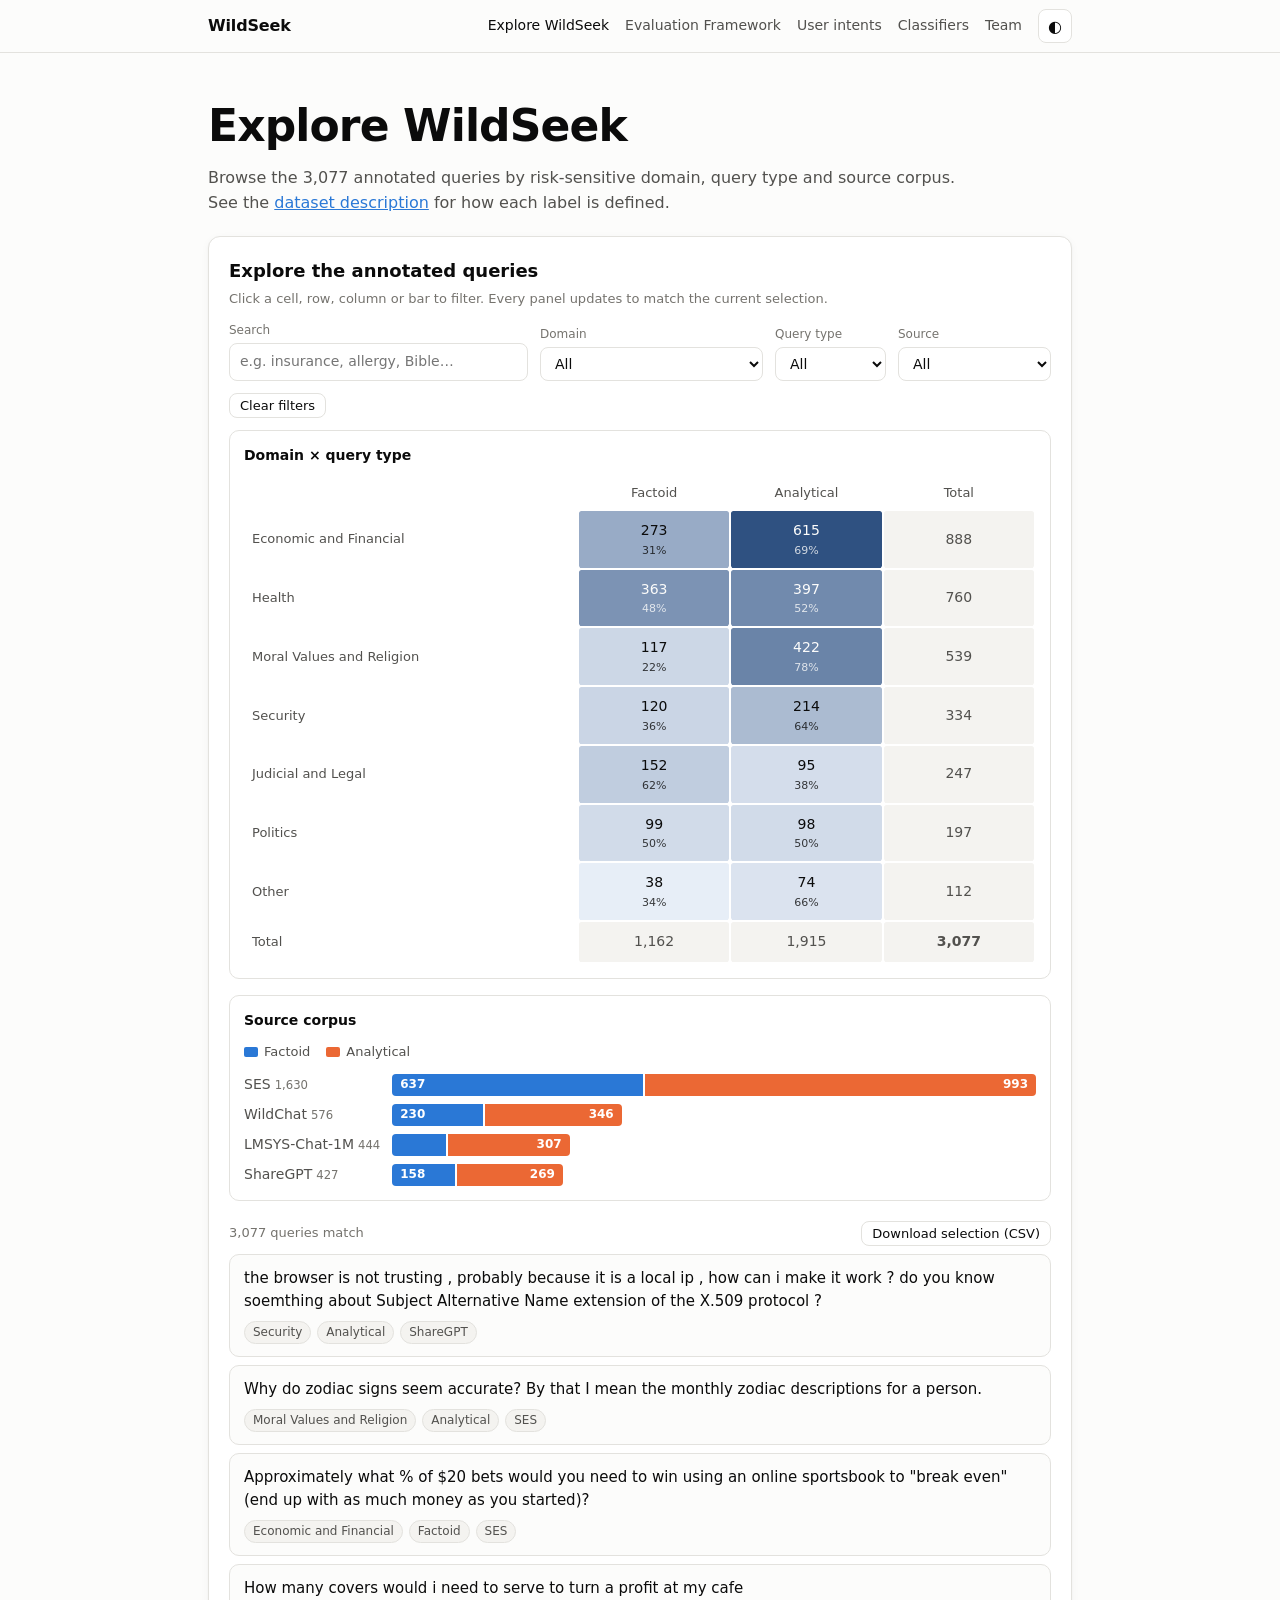
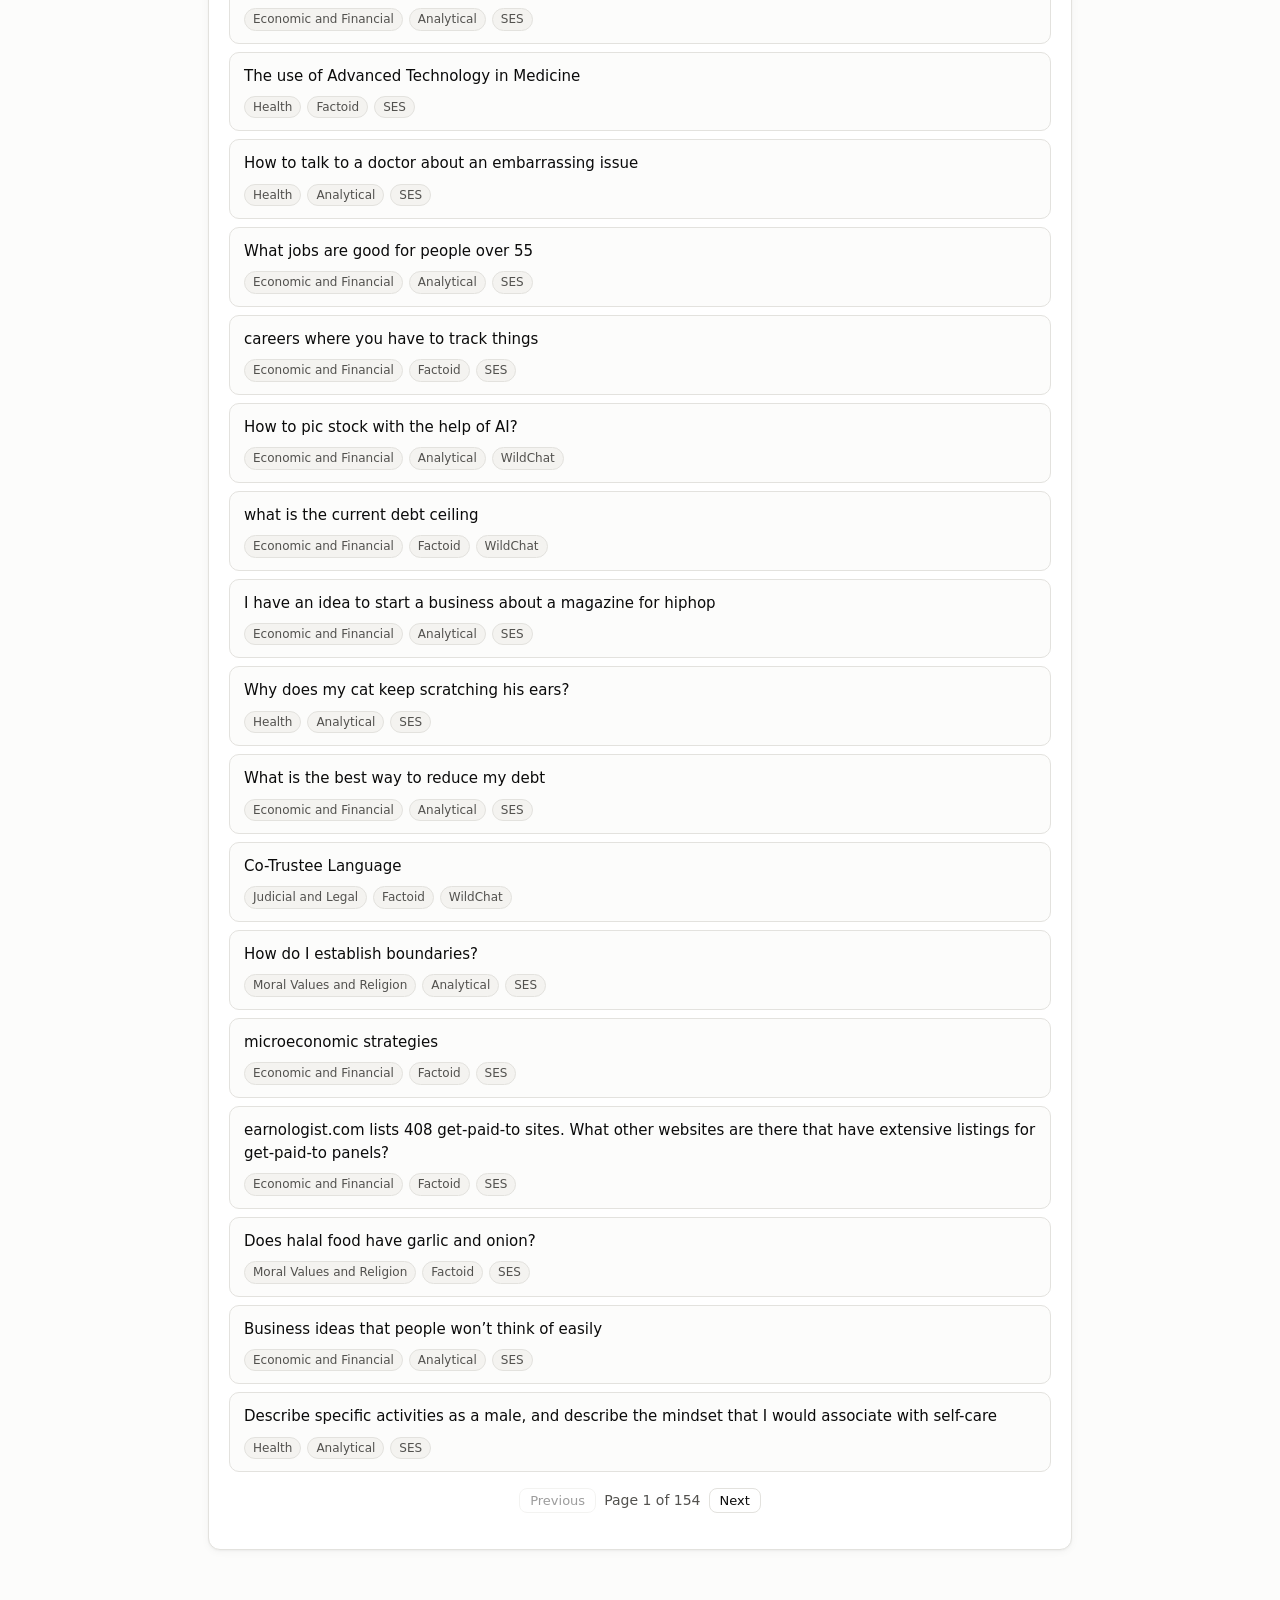
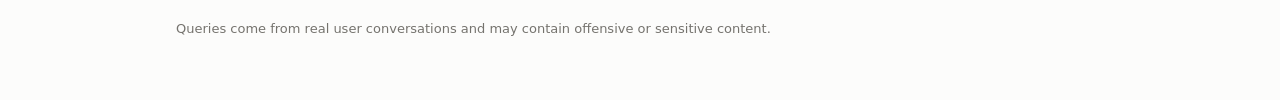
==== docs/explore.html @ 8212c5fb "add pages in website" ====
<!doctype html>
<html lang="en">
<head>
<meta charset="utf-8">
<meta name="viewport" content="width=device-width, initial-scale=1">
<title>Explore WildSeek</title>
<meta name="description" content="Search and filter the 3,077 annotated WildSeek queries by risk-sensitive domain, query type and source corpus (EMNLP 2026).">
<link rel="icon" href="data:image/svg+xml,<svg xmlns='http://www.w3.org/2000/svg' viewBox='0 0 100 100'><circle cx='42' cy='42' r='26' fill='none' stroke='%232a78d6' stroke-width='12'/><line x1='62' y1='62' x2='88' y2='88' stroke='%232a78d6' stroke-width='12' stroke-linecap='round'/></svg>">
<link rel="stylesheet" href="style.css">
</head>
<body>
<header class="site-header">
  <nav class="wrap nav">
    <a class="brand" href="index.html">WildSeek</a>
    <div class="nav-links">
      <a href="explore.html" aria-current="page">Explore WildSeek</a>
      <a href="framework.html">Evaluation Framework</a>
      <a href="intents.html">User intents</a>
      <a href="classifiers.html">Classifiers</a>
      <a href="team.html">Team</a>
    </div>
    <button class="theme-toggle" id="themeToggle" type="button" aria-label="Toggle dark mode">◐</button>
  </nav>
</header>

<main id="top">

  <section class="wrap block" id="explore">
    <h1>Explore WildSeek</h1>
    <p class="section-lede">Browse the 3,077 annotated queries by risk-sensitive domain, query type and source corpus. See the <a href="index.html#dataset">dataset description</a> for how each label is defined.</p>

    <div class="dash card">
      <div class="dash-head">
        <h3>Explore the annotated queries</h3>
        <p class="caption">Click a cell, row, column or bar to filter. Every panel updates to match the current selection.</p>
      </div>
      <div class="filters" role="group" aria-label="Dataset filters">
        <label class="grow">Search <input type="search" id="dSearch" placeholder="e.g. insurance, allergy, Bible…"></label>
        <label>Domain <select id="dDomain"></select></label>
        <label>Query type
          <select id="dType"><option value="all">All</option><option>Factoid</option><option>Analytical</option></select>
        </label>
        <label>Source <select id="dSource"></select></label>
        <button type="button" class="btn small" id="dClear" hidden>Clear filters</button>
      </div>

      <div class="dash-grid">
        <div class="dpanel wide">
          <h4>Domain × query type</h4>
          <div class="table-scroll"><table class="matrix" id="dMatrix"></table></div>
        </div>
        <div class="dpanel wide">
          <h4>Source corpus</h4>
          <div class="legend" id="dSrcLegend"></div>
          <div id="dSources" class="stack-bars clickable"></div>
        </div>
      </div>

      <div class="dash-list-head">
        <p class="count-line" id="dCount"></p>
        <button type="button" class="btn small" id="dDownload">Download selection (CSV)</button>
      </div>
      <ul class="qlist" id="dList"></ul>
      <div class="pager" id="dPager"></div>
    </div>
  </section>
</main>

<footer class="wrap footer">
  <p>Queries come from real user conversations and may contain offensive or sensitive content.</p>
</footer>

<div class="tooltip" id="tooltip" role="tooltip" hidden></div>
<script src="app.js"></script>
</body>
</html>
---- docs/style.css ----
:root {
  --gutter: clamp(16px, 5vw, 48px);
  color-scheme: light;
  --bg: #fcfcfb;
  --surface: #ffffff;
  --surface-2: #f4f3f0;
  --border: #e3e2de;
  --text: #0b0b0b;
  --text-2: #52514e;
  --text-3: #75736e;
  --accent: #2a78d6;
  --grid: #e8e7e3;
  --track: #f0efec;
  --s-gpt: #2a78d6;
  --s-gemini: #eb6834;
  --s-claude: #1baf7a;
  --s-llama: #eda100;
  --factoid: #2a78d6;
  --icon-intent: #2bb24c;
  --icon-domain: #1d9bf0;
  --icon-open: #f472b6;
  --icon-reliability: #e8b923;
  --icon-fairness: #f08a24;
  --icon-safety: #f04e2a;
  --analytical: #eb6834;
  --fail: #c62f2f;
  --heat-0: #f4f8fe;
  --heat-1: #0d366b;
  --shadow: 0 1px 2px rgba(0,0,0,.04), 0 2px 8px rgba(0,0,0,.04);
}
@media (prefers-color-scheme: dark) {
  :root:not([data-theme="light"]) {
    color-scheme: dark;
    --bg: #141413;
    --surface: #1a1a19;
    --surface-2: #232321;
    --border: #34342f;
    --text: #ffffff;
    --text-2: #c3c2b7;
    --text-3: #9a998f;
    --accent: #5598e7;
    --grid: #2c2c29;
    --track: #262624;
    --s-gpt: #3987e5;
    --s-gemini: #d95926;
    --s-claude: #199e70;
    --s-llama: #c98500;
    --factoid: #3987e5;
    --analytical: #d95926;
    --fail: #e66767;
    --heat-0: #1e2836;
    --heat-1: #86b6ef;
    --shadow: none;
  }
}
:root[data-theme="dark"] {
  color-scheme: dark;
  --bg: #141413;
  --surface: #1a1a19;
  --surface-2: #232321;
  --border: #34342f;
  --text: #ffffff;
  --text-2: #c3c2b7;
  --text-3: #9a998f;
  --accent: #5598e7;
  --grid: #2c2c29;
  --track: #262624;
  --s-gpt: #3987e5;
  --s-gemini: #d95926;
  --s-claude: #199e70;
  --s-llama: #c98500;
  --factoid: #3987e5;
  --analytical: #d95926;
  --fail: #e66767;
  --heat-0: #1e2836;
  --heat-1: #86b6ef;
  --shadow: none;
}

* { box-sizing: border-box; }
html { scroll-behavior: smooth; scroll-padding-top: 64px; }
body {
  margin: 0;
  background: var(--bg);
  color: var(--text);
  font: 16px/1.55 system-ui, -apple-system, "Segoe UI", Roboto, sans-serif;
  -webkit-font-smoothing: antialiased;
}
a { color: var(--accent); }
.wrap { max-width: 960px; margin: 0 auto; padding: 0 var(--gutter); }

.site-header {
  position: sticky; top: 0; z-index: 10;
  background: color-mix(in srgb, var(--bg) 88%, transparent);
  backdrop-filter: blur(8px);
  border-bottom: 1px solid var(--border);
}
.nav { display: flex; align-items: center; gap: 16px; height: 52px; }
.brand { font-weight: 700; color: var(--text); text-decoration: none; letter-spacing: -.01em; }
.nav-links { display: flex; gap: 16px; overflow-x: auto; flex: 1; scrollbar-width: none; }
.nav-links > :first-child { margin-left: auto; }
.nav-links a { color: var(--text-2); text-decoration: none; font-size: 14px; white-space: nowrap; }
.nav-links a:hover, .nav-links a[aria-current="page"] { color: var(--text); }
.theme-toggle {
  border: 1px solid var(--border); background: var(--surface); color: var(--text);
  border-radius: 8px; width: 34px; height: 34px; cursor: pointer; font-size: 16px; flex-shrink: 0;
}

.hero { padding: 56px 16px 24px; }
.venue { color: var(--accent); font-weight: 600; font-size: 14px; letter-spacing: .04em; text-transform: uppercase; margin: 0 0 8px; }
h1 { font-size: clamp(28px, 4.4vw, 44px); line-height: 1.12; letter-spacing: -.02em; margin: 0 0 16px; max-width: 22ch; text-wrap: balance; }
.authors { margin: 0; font-size: 17px; }
.affil { margin: 4px 0 20px; color: var(--text-2); font-size: 14px; }
.links { display: flex; flex-wrap: wrap; gap: 8px; margin-bottom: 24px; }
.btn {
  display: inline-block; padding: 7px 14px; border-radius: 8px;
  border: 1px solid var(--border); background: var(--surface); color: var(--text);
  text-decoration: none; font-size: 14px; font-weight: 500; cursor: pointer; font-family: inherit;
}
.btn:hover { border-color: var(--text-3); }
.btn.small { padding: 4px 10px; font-size: 13px; }
.lede { max-width: 72ch; color: var(--text-2); font-size: 17px; margin: 0 0 28px; }
.rqs { list-style: none; padding: 0; margin: 0 0 28px; display: grid; grid-template-columns: repeat(auto-fit, minmax(min(100%, 280px), 1fr)); gap: 12px; }
.rqs li { display: flex; flex-direction: column; gap: 6px; padding: 14px 16px; border-left: 3px solid var(--accent); background: var(--surface-2); border-radius: 0 10px 10px 0; }
.rq-id { font-size: 12px; font-weight: 700; letter-spacing: .04em; color: var(--accent); }
.rqs p { margin: 0; font-size: 15px; }
.rqs a { margin-top: auto; font-size: 13px; text-decoration: none; }
.findings { margin-top: 32px; }
.findings h2 { font-size: 20px; margin-bottom: 12px; }
.findings ol { list-style: none; padding: 0; margin: 0; display: grid; gap: 10px; max-width: 880px; }
.findings li { display: flex; gap: 12px; align-items: baseline; }
.findings p { margin: 0; color: var(--text-2); font-size: 15px; }
.findings p strong { color: var(--text); }
.findings li.spotlight {
  display: grid; grid-template-columns: minmax(0, 1fr) minmax(0, 1.15fr); gap: 24px; align-items: center;
  margin: 8px 0; padding: 20px; border-radius: 12px;
  background: color-mix(in srgb, var(--analytical) 7%, var(--surface));
  border: 1px solid color-mix(in srgb, var(--analytical) 35%, var(--border));
  border-left: 4px solid var(--analytical);
}
.spot-text { display: flex; flex-direction: column; gap: 8px; align-items: flex-start; }
.findings .spot-head { color: var(--text); font-size: 20px; font-weight: 700; line-height: 1.25; letter-spacing: -.01em; }
.findings .spot-num { color: var(--text-2); font-size: 15px; }
.spot-num span { display: block; font-size: 34px; font-weight: 700; color: var(--text); letter-spacing: -.02em; line-height: 1.1; font-variant-numeric: tabular-nums; }
.spot-chart { min-width: 0; }
.spot-chart .caption { margin: 8px 0 0; }
.legend .dot { width: 10px; height: 10px; border-radius: 50%; display: inline-block; }
.dumbbell { display: grid; grid-template-columns: max-content 1fr max-content; gap: 6px 10px; align-items: center; font-size: 13px; }
.dumbbell .lab { color: var(--text-2); }
.dumbbell .val { text-align: right; font-variant-numeric: tabular-nums; color: var(--text-2); }
.dumbbell .val b { color: var(--text); }
.dumbbell .sep { color: var(--text-3); }
.db-track { position: relative; height: 20px; }
.db-track .gridline { position: absolute; top: 0; bottom: 0; width: 1px; background: var(--grid); }
.db-line { position: absolute; top: 9px; height: 2px; background: var(--text-3); opacity: .6; }
.db-dot { position: absolute; top: 4px; width: 12px; height: 12px; margin-left: -6px; border-radius: 50%; box-shadow: 0 0 0 2px var(--surface); }
.db-axis { position: relative; height: 14px; font-size: 11px; color: var(--text-3); }
.db-axis span { position: absolute; transform: translateX(-50%); }
.rq-tag { flex-shrink: 0; font-size: 11px; font-weight: 700; letter-spacing: .04em; color: var(--accent); border: 1px solid color-mix(in srgb, var(--accent) 40%, var(--border)); border-radius: 999px; padding: 1px 7px; }
.stats { display: grid; grid-template-columns: repeat(auto-fit, minmax(200px, 1fr)); gap: 12px; }
.stat { background: var(--surface); border: 1px solid var(--border); border-radius: 12px; padding: 16px; box-shadow: var(--shadow); }
.stat-num { display: block; font-size: 30px; font-weight: 700; letter-spacing: -.02em; font-variant-numeric: tabular-nums; }
.stat-label { color: var(--text-2); font-size: 14px; }

.block { padding: 48px var(--gutter) 8px; }
h2 { font-size: 26px; letter-spacing: -.01em; margin: 0 0 8px; }
h3 { font-size: 16px; margin: 0 0 4px; }
.section-lede { color: var(--text-2); max-width: 75ch; margin: 0 0 20px; }
.caption { color: var(--text-3); font-size: 13px; margin: 0 0 12px; }
.card { background: var(--surface); border: 1px solid var(--border); border-radius: 12px; padding: 20px; box-shadow: var(--shadow); margin-bottom: 16px; }
.grid-2 { display: grid; grid-template-columns: repeat(auto-fit, minmax(min(100%, 440px), 1fr)); gap: 16px; }
.table-scroll { overflow-x: auto; }

/* Heat table */
table { border-collapse: collapse; font-variant-numeric: tabular-nums; }
.heat { width: 100%; font-size: 14px; }
.heat th { font-weight: 500; color: var(--text-2); padding: 6px 8px; text-align: center; font-size: 13px; }
.heat th.row { text-align: left; white-space: nowrap; }
.heat th.row small { display: block; color: var(--text-3); font-weight: 400; }
.heat td { text-align: center; padding: 10px 8px; border: 2px solid var(--surface); border-radius: 4px; min-width: 76px; }

/* Horizontal bars */
.hbars { display: grid; grid-template-columns: max-content 1fr max-content; gap: 6px 12px; align-items: center; font-size: 14px; }
.hbars .lab { color: var(--text-2); }
.hbars .track { height: 14px; position: relative; }
.hbars .bar { height: 100%; background: var(--accent); border-radius: 0 4px 4px 0; min-width: 2px; }
.hbars .bar.muted { background: var(--text-3); opacity: .35; }
.hbars .val { font-variant-numeric: tabular-nums; color: var(--text); text-align: right; }
.hbars .val small { color: var(--text-3); margin-left: 6px; }
.hbars.compact { margin-bottom: 12px; max-width: 640px; }
.domain-count { margin-top: 16px; }
.dc-head { display: flex; flex-wrap: wrap; align-items: baseline; justify-content: space-between; gap: 4px 16px; margin-bottom: 12px; }
.dc-head h3 { margin: 0; }
.dc-total { margin: 0; color: var(--text-2); }
.dc-total span { font-size: 22px; font-weight: 600; color: var(--text); font-variant-numeric: tabular-nums; }
.domain-count .anno-link { display: inline-block; margin-top: 14px; }

.stack-bars { display: grid; grid-template-columns: max-content 1fr; gap: 8px 12px; align-items: center; font-size: 14px; }
.stack-bars .lab { color: var(--text-2); }
.stack { display: flex; gap: 2px; height: 22px; }
.stack span { display: flex; align-items: center; padding: 0 8px; color: #fff; font-size: 12px; font-weight: 600; font-variant-numeric: tabular-nums; }
.stack span:first-child { border-radius: 4px 0 0 4px; }
.stack span:last-child { border-radius: 0 4px 4px 0; justify-content: flex-end; }

.legend { display: flex; flex-wrap: wrap; gap: 6px 16px; font-size: 13px; color: var(--text-2); margin-bottom: 12px; }
.legend .key { display: inline-flex; align-items: center; gap: 6px; }
.legend .sw { width: 14px; height: 10px; border-radius: 2px; display: inline-block; }

/* Filters */
.filters { display: flex; flex-wrap: wrap; gap: 12px; align-items: flex-end; margin-bottom: 12px; }
.filters label { display: flex; flex-direction: column; gap: 4px; font-size: 12px; color: var(--text-3); font-weight: 500; }
.filters label.grow { flex: 1 1 220px; }
.filters label.check { flex-direction: row; align-items: center; gap: 6px; font-size: 14px; color: var(--text-2); padding-bottom: 8px; }
select, input[type=search] {
  font: inherit; font-size: 14px; color: var(--text); background: var(--surface);
  border: 1px solid var(--border); border-radius: 8px; padding: 7px 10px; min-width: 0; max-width: 100%;
}
input[type=search] { width: 100%; }
.count-line { color: var(--text-3); font-size: 13px; margin: 0 0 12px; font-variant-numeric: tabular-nums; }

/* Failure grid: one panel per criterion */
.failgrid { display: grid; grid-template-columns: repeat(auto-fit, minmax(min(100%, 320px), 1fr)); gap: 16px; }
.fpanel { background: var(--surface); border: 1px solid var(--border); border-radius: 12px; padding: 16px 16px 12px; box-shadow: var(--shadow); }
.fpanel h3 { display: flex; justify-content: space-between; gap: 8px; }
.fpanel h3 .avg { color: var(--text-3); font-weight: 400; font-size: 13px; }
.frows { display: grid; grid-template-columns: 108px 1fr 44px; gap: 4px 8px; align-items: center; font-size: 13px; margin-top: 10px; }
.frows .lab { color: var(--text-2); white-space: nowrap; overflow: hidden; text-overflow: ellipsis; }
.frows .lab.sub { color: var(--text-3); padding-left: 10px; }
.frows .val { text-align: right; font-variant-numeric: tabular-nums; }
.frows .track { position: relative; height: 16px; cursor: default; }
.frows .track.pair { height: 22px; display: flex; flex-direction: column; justify-content: center; gap: 2px; }
.frows .track.pair .barrow { display: flex; align-items: center; gap: 3px; height: 9px; }
.frows .track.pair .fbar { height: 9px; flex-shrink: 0; }
.star { color: var(--text); font-size: 14px; line-height: 1; font-weight: 700; }
.frows .barrow .star { position: relative; top: 2px; }
.legend .star { margin-right: -2px; }
.frows .track.pair .vals { display: none; }
.fbar { height: 100%; border-radius: 0 4px 4px 0; min-width: 2px; }
.frows .gridline { position: absolute; top: -2px; bottom: -2px; width: 1px; background: var(--grid); }
.frows .val .sep { color: var(--text-3); }
.axis-note { font-size: 12px; color: var(--text-3); margin-top: 6px; }
.fail-note { margin: 10px 0 0; }

.table-view { margin: 16px 0; }
.table-view summary { cursor: pointer; color: var(--text-2); font-size: 14px; }
.data { width: 100%; font-size: 14px; margin-top: 8px; }
.data th, .data td { padding: 7px 10px; border-bottom: 1px solid var(--border); text-align: right; white-space: nowrap; }
.data th { color: var(--text-2); font-weight: 500; font-size: 13px; }
.data th:first-child, .data td:first-child, .data .l { text-align: left; }
.data td.best { font-weight: 700; }
.worst { color: var(--fail); }


/* Query list */
.qlist { list-style: none; padding: 0; margin: 0; display: grid; gap: 8px; }
.qitem { background: var(--surface); border: 1px solid var(--border); border-radius: 10px; padding: 12px 14px; }
.qtext { margin: 0 0 8px; white-space: pre-wrap; overflow-wrap: anywhere; font-size: 15px; }
.qmeta { display: flex; flex-wrap: wrap; gap: 6px; align-items: center; font-size: 12px; }
.chip { border: 1px solid var(--border); border-radius: 999px; padding: 1px 8px; color: var(--text-2); background: var(--surface-2); }
.chip.fail { border-color: color-mix(in srgb, var(--fail) 40%, var(--border)); color: var(--fail); background: transparent; }
.chip.ok { color: var(--text-3); background: transparent; }
.qitem details { margin-top: 8px; font-size: 13px; }
.qitem summary { cursor: pointer; color: var(--text-3); }
.vtable { font-size: 12px; margin-top: 6px; }
.vtable th, .vtable td { padding: 3px 6px; text-align: center; }
.vtable th { color: var(--text-3); font-weight: 500; }
.vtable th.l { text-align: left; }
.vtable td.f { color: var(--fail); font-weight: 700; }
.vtable td.p { color: var(--text-3); }
.pager { display: flex; gap: 8px; align-items: center; justify-content: center; margin: 16px 0; font-size: 14px; color: var(--text-2); }
.pager button:disabled { opacity: .4; cursor: default; }
.empty { color: var(--text-3); padding: 24px; text-align: center; }

/* Dataset section */
#dsStats { margin-bottom: 16px; }
.stat-sub { display: block; color: var(--text-3); font-size: 12px; margin-top: 2px; }
.anno-grid { display: grid; grid-template-columns: repeat(auto-fit, minmax(min(100%, 300px), 1fr)); gap: 16px; margin-bottom: 16px; }
.anno { margin: 0; display: flex; flex-direction: column; gap: 6px; }
.anno p { margin: 0; color: var(--text-2); font-size: 14px; }
.anno-step { font-size: 12px; font-weight: 600; color: var(--accent); letter-spacing: .04em; text-transform: uppercase; }
.anno .anno-meta { display: flex; flex-wrap: wrap; gap: 6px; margin-top: auto; padding-top: 8px; }
.anno-meta span { font-size: 12px; border: 1px solid var(--border); border-radius: 999px; padding: 1px 8px; color: var(--text-2); background: var(--surface-2); font-variant-numeric: tabular-nums; }
.anno-link { font-size: 14px; text-decoration: none; }
.defs summary { cursor: pointer; font-size: 14px; color: var(--accent); }
.defs dl { margin: 8px 0 0; font-size: 13px; }
.defs dt { font-weight: 600; margin-top: 6px; }
.defs dd { margin: 0; color: var(--text-2); }

.dash-head h3 { font-size: 18px; }
.dash-grid { display: grid; grid-template-columns: repeat(2, minmax(0, 1fr)); gap: 16px; margin: 8px 0 20px; }
.dpanel { border: 1px solid var(--border); border-radius: 10px; padding: 14px; min-width: 0; }
.dpanel.wide { grid-column: 1 / -1; }
.dpanel h4 { margin: 0 0 10px; font-size: 14px; }

.matrix { width: 100%; font-size: 14px; }
.matrix th { font-weight: 500; color: var(--text-2); font-size: 13px; padding: 6px 8px; }
.matrix thead th { text-align: center; }
.matrix th.row { text-align: left; white-space: nowrap; }
.matrix td { text-align: center; padding: 9px 8px; border: 2px solid var(--surface); border-radius: 6px; min-width: 84px; }
.matrix .tot { color: var(--text-2); background: var(--surface-2); }
.matrix .sel { cursor: pointer; }
.matrix th.sel:hover, .matrix th.on { color: var(--accent); text-decoration: underline; text-underline-offset: 3px; }
.matrix td.sel:hover { outline: 2px solid var(--text-3); outline-offset: -2px; }
.matrix td.on { outline: 2px solid var(--text); outline-offset: -2px; }
.matrix td.dim { opacity: .35; }
.matrix small { display: block; font-size: 11px; opacity: .8; }

.clickable .lab, .clickable .stack { cursor: pointer; }
.clickable .row-off { opacity: .35; }
.clickable .lab.on { color: var(--accent); font-weight: 600; }
.stack-bars .lab small { color: var(--text-3); margin-left: 4px; font-variant-numeric: tabular-nums; }


.dash-list-head { display: flex; justify-content: space-between; align-items: center; gap: 12px; flex-wrap: wrap; margin-bottom: 8px; }
.dash-list-head .count-line { margin: 0; }
.dash .qitem { background: var(--bg); }
.chip.link { cursor: pointer; }
.chip.link:hover { border-color: var(--text-3); color: var(--text); }
.qtext mark { background: color-mix(in srgb, var(--s-llama) 35%, transparent); color: inherit; border-radius: 2px; }

/* Evaluation framework */
.icon-head { display: flex; align-items: center; gap: 10px; }
.dim-icon { width: 34px; height: 34px; flex-shrink: 0; color: #16161a; }
.dim-icon .bg { fill: var(--c); stroke: #16161a; stroke-width: 1.4; }
.fw-map { padding: 6px 18px 14px; margin: 0 0 20px; }
.fwm-row { display: grid; grid-template-columns: 180px minmax(0, 1fr); gap: 16px; padding: 14px 0; border-bottom: 1px solid var(--border); }
.fwm-dim h3 { margin: 0; font-size: 13px; font-weight: 700; letter-spacing: .04em; text-transform: uppercase; color: var(--accent); }
.fwm-dim p { margin: 4px 0 6px; font-size: 13px; color: var(--text-2); }
.fwm-count { font-size: 12px; color: var(--text-3); }
.fwm-crits { display: grid; grid-template-columns: repeat(auto-fill, minmax(190px, 1fr)); gap: 8px; align-content: start; align-items: start; }
.fwm-crit { display: flex; flex-direction: column; gap: 3px; padding: 10px 12px; border: 1px solid color-mix(in srgb, var(--accent) 25%, var(--border)); border-left: 3px solid var(--accent); border-radius: 8px; background: color-mix(in srgb, var(--accent) 5%, var(--surface)); color: var(--text); }
.fwm-name { font-weight: 600; font-size: 15px; }
.fwm-dir { color: var(--accent); font-weight: 700; margin-left: 2px; }
.fwm-meta { font-size: 12.5px; color: var(--text-2); }
.fwm-tags { display: flex; flex-wrap: wrap; gap: 4px; margin-top: 3px; }
.fwm-tags span { font-size: 11px; border: 1px solid var(--border); border-radius: 999px; padding: 0 7px; color: var(--text-2); background: var(--surface); }
.fwm-key { margin: 12px 0 0; }
.fwm-crit:has(.fwm-more[open]) { grid-column: 1 / -1; }
.fwm-more { margin-top: 6px; }
.fwm-more summary { cursor: pointer; font-size: 12.5px; color: var(--accent); width: fit-content; }
.fwm-more p { margin: 6px 0 0; font-size: 14px; color: var(--text-2); }
.fw-setup { display: grid; grid-template-columns: repeat(3, minmax(0, 1fr)); gap: 20px; margin: 0 0 20px; align-items: start; }
.fw-setup p { margin: 6px 0 0; font-size: 14px; color: var(--text-2); }
.fw-setup summary { cursor: pointer; list-style: none; display: flex; align-items: center; gap: 8px; }
.fw-setup summary::-webkit-details-marker { display: none; }
.fw-setup summary::before { content: "▸"; color: var(--accent); font-size: 13px; transition: transform .15s; }
.fw-setup details[open] summary::before { transform: rotate(90deg); }
.fw-setup summary h3 { margin: 0; }

.clf-grid { display: grid; grid-template-columns: repeat(auto-fit, minmax(220px, 1fr)); gap: 12px; }
.clf { text-decoration: none; color: var(--text); display: flex; flex-direction: column; gap: 4px; margin: 0; }
.clf:hover { border-color: var(--accent); }
.clf-name { font-family: ui-monospace, Menlo, monospace; font-size: 13px; color: var(--accent); }
.clf-score { font-size: 28px; font-weight: 700; font-variant-numeric: tabular-nums; }
.clf-score::after { content: " macro-F1"; font-size: 13px; font-weight: 400; color: var(--text-3); }
.clf-desc { color: var(--text-2); font-size: 14px; }

.bib { position: relative; }
.bib pre { background: var(--surface-2); border: 1px solid var(--border); border-radius: 10px; padding: 16px; overflow-x: auto; font-size: 13px; margin: 0 0 12px; }
.bib .btn { position: absolute; top: 10px; right: 10px; }

.footer { padding: 32px 16px 48px; color: var(--text-3); font-size: 13px; }

.tooltip {
  position: fixed; z-index: 50; pointer-events: none;
  background: var(--surface); color: var(--text); border: 1px solid var(--border);
  border-radius: 8px; padding: 8px 10px; font-size: 13px; box-shadow: 0 4px 16px rgba(0,0,0,.12);
  max-width: 260px; font-variant-numeric: tabular-nums;
}
.tooltip .t-title { font-weight: 600; margin-bottom: 2px; }
.tooltip .t-row { color: var(--text-2); }

@media (max-width: 820px) {
  .findings li.spotlight { grid-template-columns: 1fr; }
  .fw-setup { grid-template-columns: 1fr; gap: 12px; }
  .dash-grid { grid-template-columns: 1fr; }
}
@media (max-width: 560px) {
  .fwm-row { grid-template-columns: 1fr; gap: 10px; }
  .nav-links { display: none; }
  .dash { padding: 14px; }
  .frows { grid-template-columns: 92px 1fr 40px; }
  .hbars { grid-template-columns: max-content 1fr; }
  .hbars .val { grid-column: 2; text-align: left; margin-top: -4px; }
}
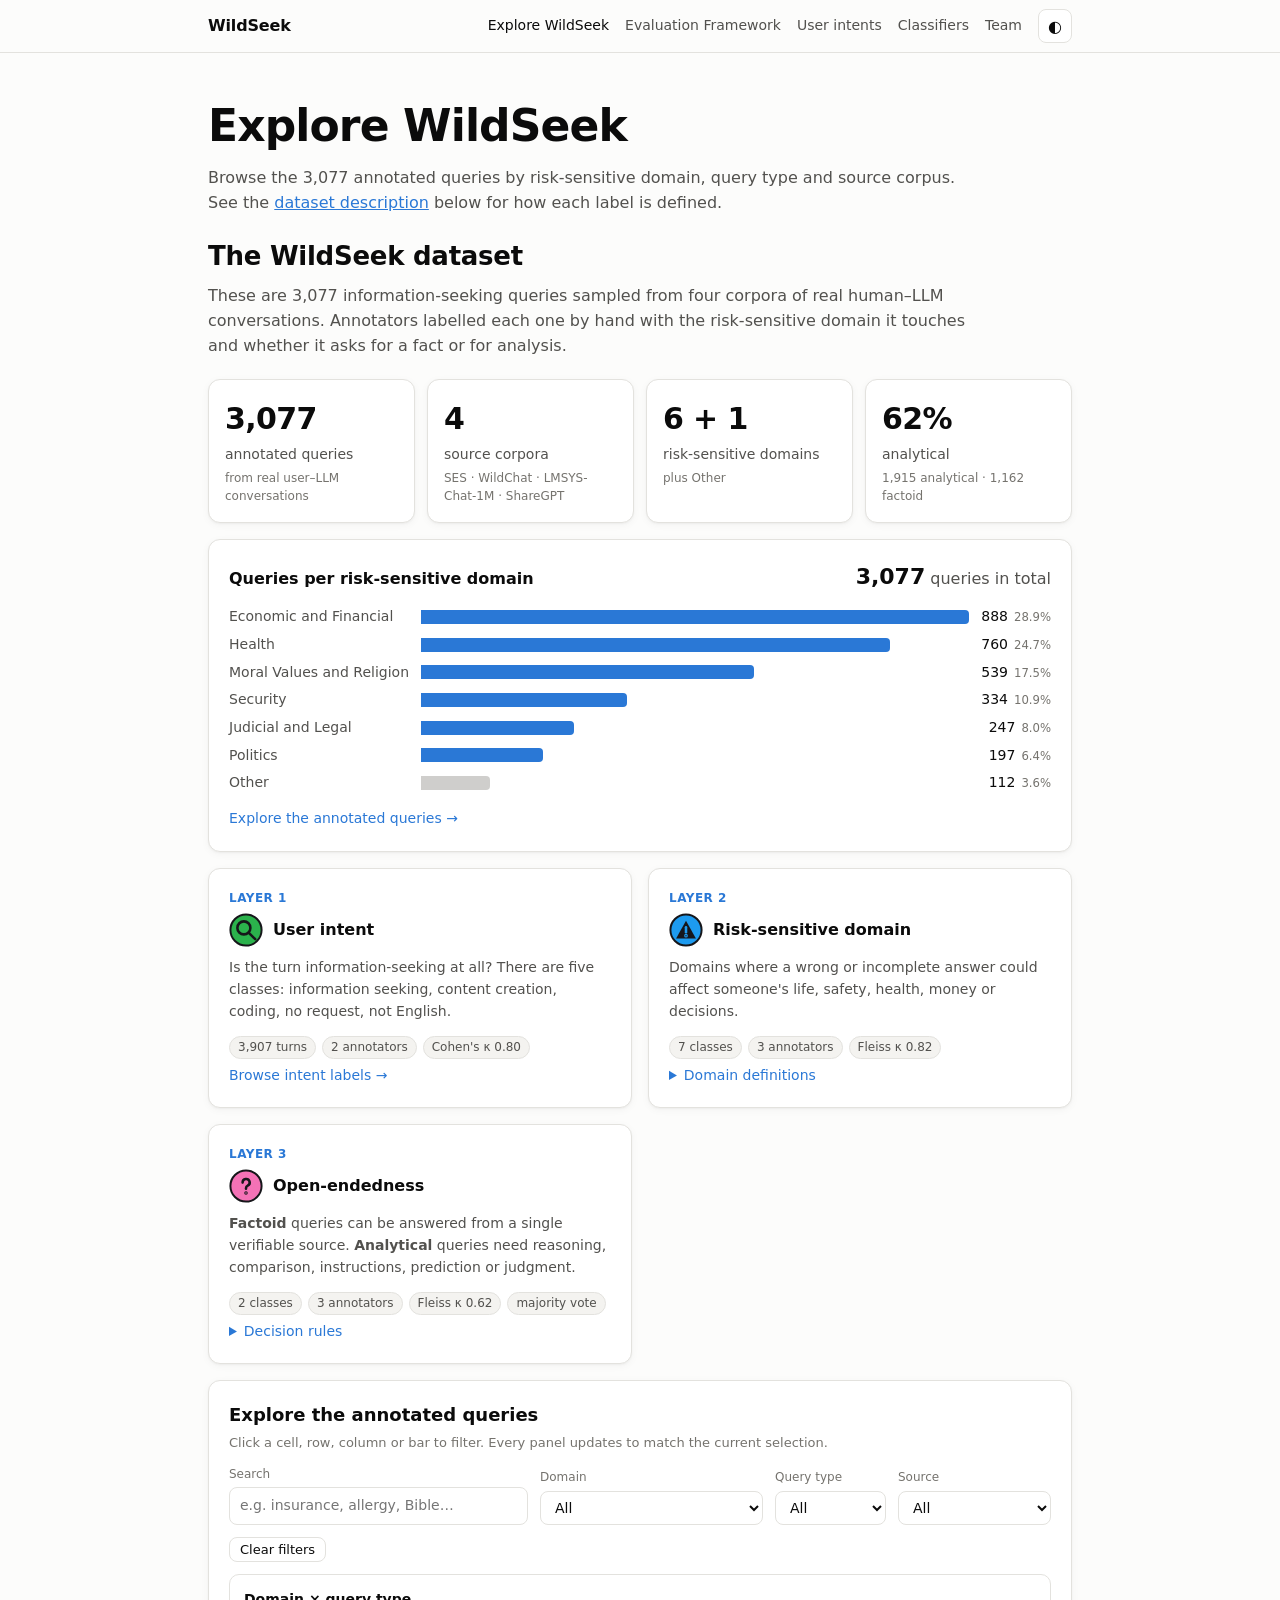
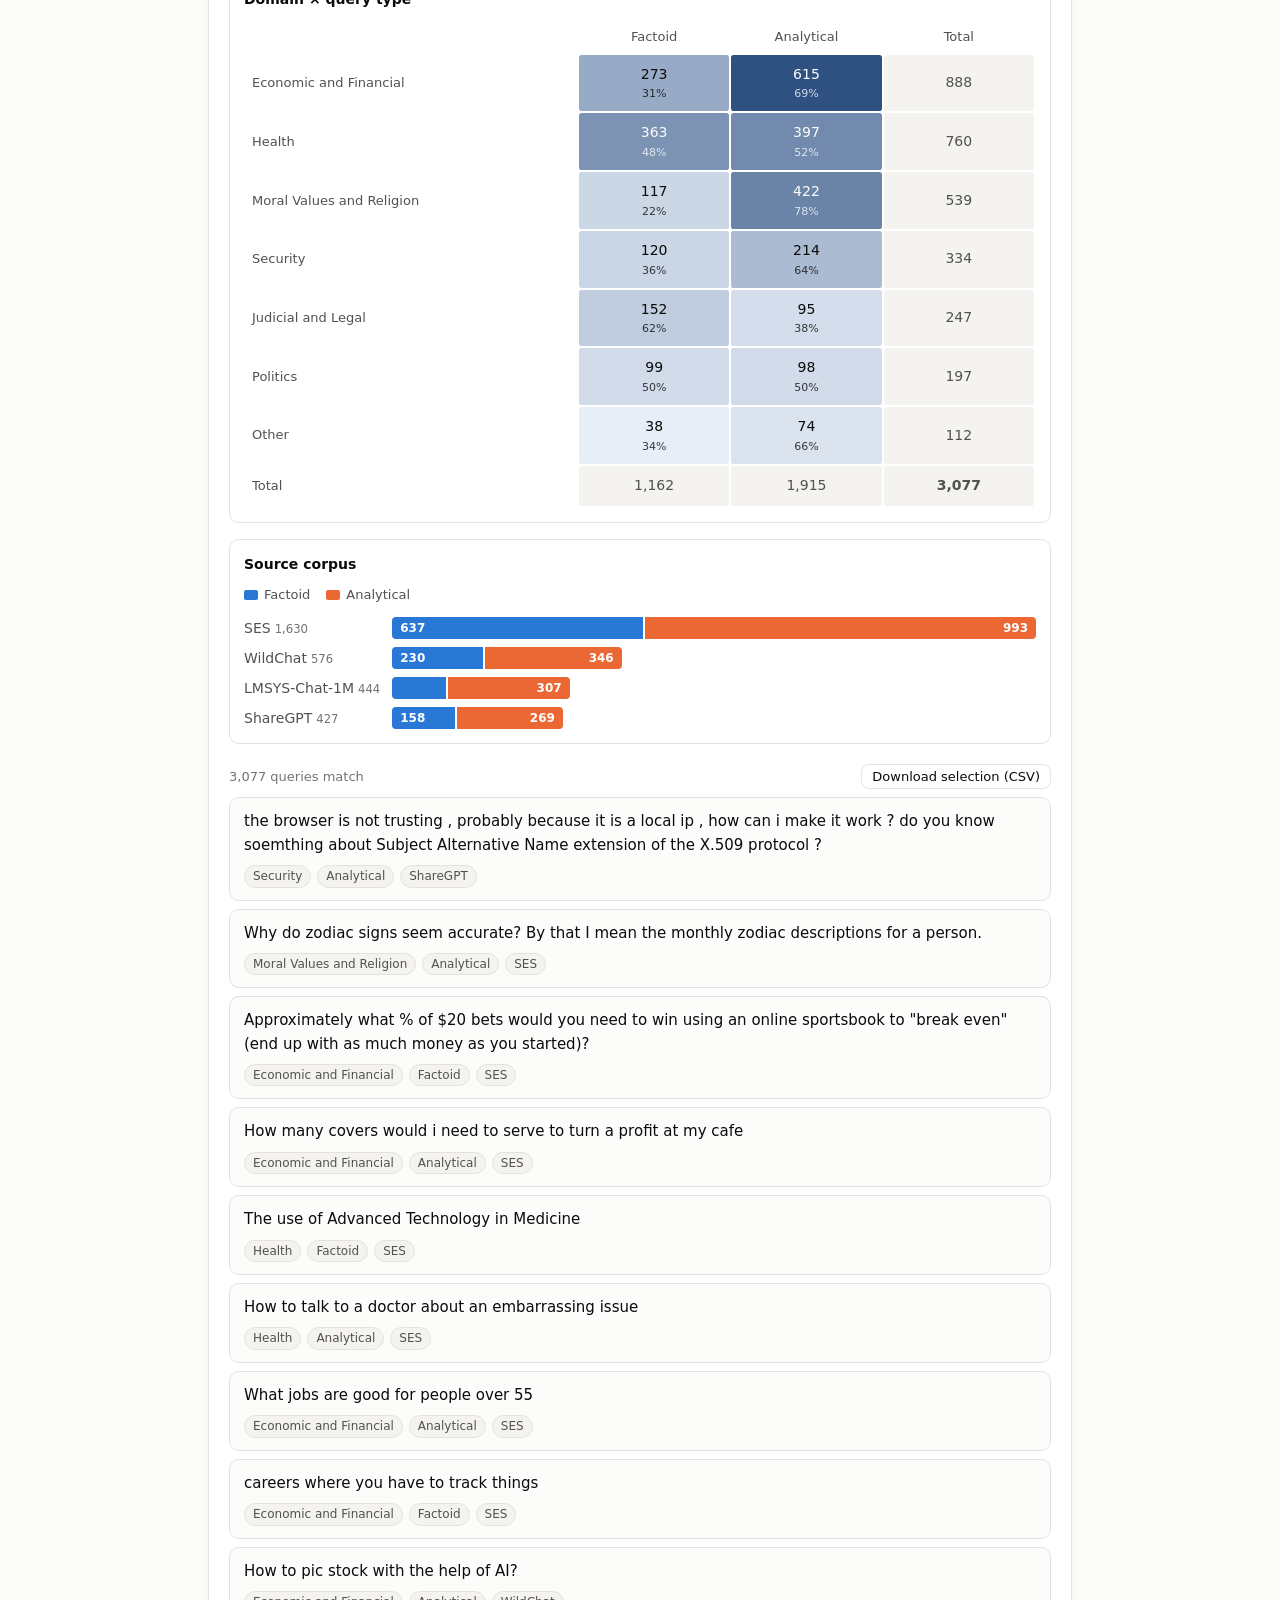
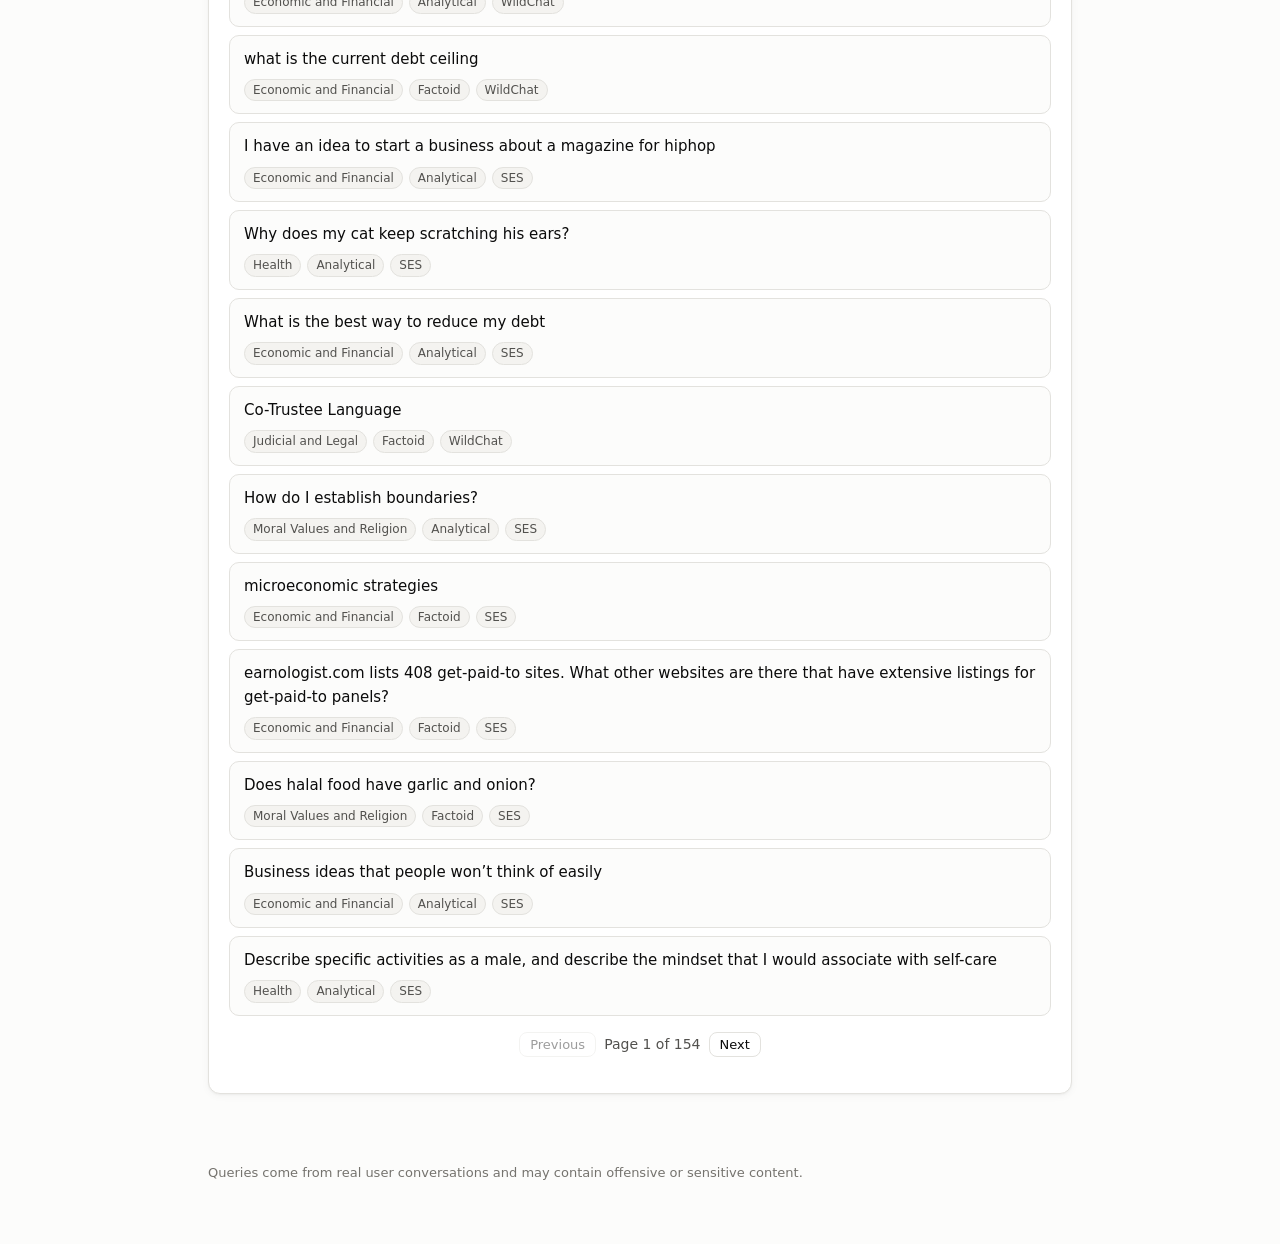
==== commit 137cf2cc: "change tile dropdown menu" ====
--- a/docs/explore.html
+++ b/docs/explore.html
@@ -27,9 +27,53 @@
 
   <section class="wrap block" id="explore">
     <h1>Explore WildSeek</h1>
-    <p class="section-lede">Browse the 3,077 annotated queries by risk-sensitive domain, query type and source corpus. See the <a href="index.html#dataset">dataset description</a> for how each label is defined.</p>
+    <p class="section-lede">Browse the 3,077 annotated queries by risk-sensitive domain, query type and source corpus. See the <a href="#dataset">dataset description</a> below for how each label is defined.</p>
 
-    <div class="dash card">
+    <div id="dataset">
+      <h2>The WildSeek dataset</h2>
+      <p class="section-lede">These are 3,077 information-seeking queries sampled from four corpora of real human–LLM conversations. Annotators labelled each one by hand with the risk-sensitive domain it touches and whether it asks for a fact or for analysis.</p>
+
+      <div class="stats" id="dsStats"></div>
+
+      <div class="card domain-count">
+        <div class="dc-head">
+          <h3>Queries per risk-sensitive domain</h3>
+          <p class="dc-total"><span id="dcTotal"></span> queries in total</p>
+        </div>
+        <div id="dcBars" class="hbars"></div>
+        <a href="#browse" class="anno-link">Explore the annotated queries →</a>
+      </div>
+
+      <div class="anno-grid">
+        <div class="card anno">
+          <span class="anno-step">Layer 1</span>
+          <h3 class="icon-head"><svg class="dim-icon" style="--c:var(--icon-intent)" viewBox="0 0 24 24" aria-hidden="true" fill="none" stroke="currentColor" stroke-width="1.8" stroke-linecap="round" stroke-linejoin="round"><circle class="bg" cx="12" cy="12" r="11"/><circle cx="10.5" cy="10.5" r="4.6"/><path d="M14 14l4.5 4.5"/></svg>User intent</h3>
+          <p>Is the turn information-seeking at all? There are five classes: information seeking, content creation, coding, no request, not English.</p>
+          <p class="anno-meta"><span>3,907 turns</span><span>2 annotators</span><span>Cohen's κ 0.80</span></p>
+          <a href="intents.html" class="anno-link">Browse intent labels →</a>
+        </div>
+        <div class="card anno">
+          <span class="anno-step">Layer 2</span>
+          <h3 class="icon-head"><svg class="dim-icon" style="--c:var(--icon-domain)" viewBox="0 0 24 24" aria-hidden="true" fill="none" stroke="currentColor" stroke-width="1.8" stroke-linecap="round" stroke-linejoin="round"><circle class="bg" cx="12" cy="12" r="11"/><path d="M12 5.5l7 12.5H5z" fill="currentColor" stroke="none"/><path d="M12 10v3.6" stroke="var(--icon-domain)"/><circle cx="12" cy="16" r=".4" stroke="var(--icon-domain)"/></svg>Risk-sensitive domain</h3>
+          <p>Domains where a wrong or incomplete answer could affect someone's life, safety, health, money or decisions.</p>
+          <p class="anno-meta"><span>7 classes</span><span>3 annotators</span><span>Fleiss κ 0.82</span></p>
+          <details class="defs"><summary>Domain definitions</summary><dl id="domainDefs"></dl></details>
+        </div>
+        <div class="card anno">
+          <span class="anno-step">Layer 3</span>
+          <h3 class="icon-head"><svg class="dim-icon" style="--c:var(--icon-open)" viewBox="0 0 24 24" aria-hidden="true" fill="none" stroke="currentColor" stroke-width="1.8" stroke-linecap="round" stroke-linejoin="round"><circle class="bg" cx="12" cy="12" r="11"/><path d="M9.6 9.6a2.5 2.5 0 1 1 3.6 2.2c-.8.4-1.2.9-1.2 1.7v.4"/><circle cx="12" cy="16.9" r=".35"/></svg>Open-endedness</h3>
+          <p><strong>Factoid</strong> queries can be answered from a single verifiable source. <strong>Analytical</strong> queries need reasoning, comparison, instructions, prediction or judgment.</p>
+          <p class="anno-meta"><span>2 classes</span><span>3 annotators</span><span>Fleiss κ 0.62</span><span>majority vote</span></p>
+          <details class="defs"><summary>Decision rules</summary><dl>
+            <dt>Factoid</dt><dd>Definitions, historical or scientific facts, descriptions of entities or systems, text lookup. Typical signals: <em>What is / Who is / When did</em>.</dd>
+            <dt>Analytical</dt><dd>Procedural steps, comparisons and trade-offs, predictions, advice or value judgments. Typical signals: <em>How to / Why / Should I / Best / Compare</em>.</dd>
+            <dt>Borderline</dt><dd>If one verifiable fact or a concise description answers it, it is factoid. Instructions, predictions and opinions are always analytical.</dd>
+          </dl></details>
+        </div>
+      </div>
+    </div>
+
+    <div class="dash card" id="browse">
       <div class="dash-head">
         <h3>Explore the annotated queries</h3>
         <p class="caption">Click a cell, row, column or bar to filter. Every panel updates to match the current selection.</p>
--- a/docs/style.css
+++ b/docs/style.css
@@ -106,9 +106,12 @@
   border-radius: 8px; width: 34px; height: 34px; cursor: pointer; font-size: 16px; flex-shrink: 0;
 }
 
-.hero { padding: 56px 16px 24px; }
-.venue { color: var(--accent); font-weight: 600; font-size: 14px; letter-spacing: .04em; text-transform: uppercase; margin: 0 0 8px; }
+.hero { padding: 56px var(--gutter) 24px; }
 h1 { font-size: clamp(28px, 4.4vw, 44px); line-height: 1.12; letter-spacing: -.02em; margin: 0 0 16px; max-width: 22ch; text-wrap: balance; }
+.hero-title { max-width: none; }
+.hero-title span { display: block; }
+.title-name { font-size: clamp(36px, 6vw, 56px); line-height: 1; letter-spacing: -.03em; margin-bottom: 8px; }
+.title-sub { font-size: clamp(20px, 2.8vw, 28px); line-height: 1.2; letter-spacing: -.01em; max-width: 34ch; text-wrap: balance; }
 .authors { margin: 0; font-size: 17px; }
 .affil { margin: 4px 0 20px; color: var(--text-2); font-size: 14px; }
 .links { display: flex; flex-wrap: wrap; gap: 8px; margin-bottom: 24px; }
@@ -120,28 +123,29 @@
 .btn:hover { border-color: var(--text-3); }
 .btn.small { padding: 4px 10px; font-size: 13px; }
 .lede { max-width: 72ch; color: var(--text-2); font-size: 17px; margin: 0 0 28px; }
-.rqs { list-style: none; padding: 0; margin: 0 0 28px; display: grid; grid-template-columns: repeat(auto-fit, minmax(min(100%, 280px), 1fr)); gap: 12px; }
-.rqs li { display: flex; flex-direction: column; gap: 6px; padding: 14px 16px; border-left: 3px solid var(--accent); background: var(--surface-2); border-radius: 0 10px 10px 0; }
-.rq-id { font-size: 12px; font-weight: 700; letter-spacing: .04em; color: var(--accent); }
-.rqs p { margin: 0; font-size: 15px; }
-.rqs a { margin-top: auto; font-size: 13px; text-decoration: none; }
-.findings { margin-top: 32px; }
-.findings h2 { font-size: 20px; margin-bottom: 12px; }
-.findings ol { list-style: none; padding: 0; margin: 0; display: grid; gap: 10px; max-width: 880px; }
-.findings li { display: flex; gap: 12px; align-items: baseline; }
-.findings p { margin: 0; color: var(--text-2); font-size: 15px; }
-.findings p strong { color: var(--text); }
-.findings li.spotlight {
-  display: grid; grid-template-columns: minmax(0, 1fr) minmax(0, 1.15fr); gap: 24px; align-items: center;
-  margin: 8px 0; padding: 20px; border-radius: 12px;
-  background: color-mix(in srgb, var(--analytical) 7%, var(--surface));
-  border: 1px solid color-mix(in srgb, var(--analytical) 35%, var(--border));
-  border-left: 4px solid var(--analytical);
-}
-.spot-text { display: flex; flex-direction: column; gap: 8px; align-items: flex-start; }
-.findings .spot-head { color: var(--text); font-size: 20px; font-weight: 700; line-height: 1.25; letter-spacing: -.01em; }
-.findings .spot-num { color: var(--text-2); font-size: 15px; }
-.spot-num span { display: block; font-size: 34px; font-weight: 700; color: var(--text); letter-spacing: -.02em; line-height: 1.1; font-variant-numeric: tabular-nums; }
+.qa-grid { display: grid; grid-template-columns: repeat(auto-fit, minmax(min(100%, 250px), 1fr)); gap: 12px; align-items: stretch; }
+.qa-grid:not(.has-panel) { grid-auto-rows: 1fr; }
+.qa-grid.has-panel .qa { height: var(--tile-h); }
+.qa { display: flex; flex-direction: column; padding: 16px 18px; background: var(--surface); border: 1px solid var(--border); border-top: 3px solid var(--c, var(--accent)); border-radius: 12px; box-shadow: var(--shadow); }
+.qa.open { border-color: var(--c, var(--accent)); }
+.qa p { margin: 0; }
+.qa-q { font-size: 14px; font-weight: 600; color: var(--text-2); min-height: 2.8em; }
+.qa .qa-a { font-size: 30px; font-weight: 700; letter-spacing: -.02em; line-height: 1.15; margin-top: 8px; color: var(--text); font-variant-numeric: tabular-nums; }
+.qa .qa-s { font-size: 14px; color: var(--text-2); margin-top: 4px; }
+.qa-top { list-style: none; margin: 10px 0 0; padding: 0; display: grid; gap: 8px; }
+.qa-top li { display: grid; grid-template-columns: 20px 1fr auto; gap: 2px 8px; align-items: baseline; }
+.qa-rank { font-size: 12px; font-weight: 700; color: var(--accent); }
+.qa-name { font-size: 14px; font-weight: 600; color: var(--text); }
+.qa-val { font-size: 14px; font-weight: 700; font-variant-numeric: tabular-nums; }
+.qa-bar { grid-column: 2 / -1; height: 6px; background: var(--surface-2); border-radius: 3px; overflow: hidden; }
+.qa-bar span { display: block; height: 100%; background: var(--accent); border-radius: 3px; }
+.qa-more { margin-top: auto; padding-top: 10px; }
+.qa-more summary { cursor: pointer; font-size: 13px; color: var(--accent); width: fit-content; }
+.qa-panel { grid-column: 1 / -1; padding: 16px 18px; background: var(--surface); border: 1px solid var(--border); border-top: 3px solid var(--c, var(--accent)); border-radius: 12px; box-shadow: var(--shadow); }
+.qa-panel > p { margin: 0; font-size: 14.5px; color: var(--text-2); max-width: 75ch; }
+.qa-panel .spot-chart { margin-top: 14px; max-width: 640px; }
+.qa-panel .btn, .qa-link { display: inline-block; margin-top: 12px; }
+.qa-link { font-size: 13px; text-decoration: none; }
 .spot-chart { min-width: 0; }
 .spot-chart .caption { margin: 8px 0 0; }
 .legend .dot { width: 10px; height: 10px; border-radius: 50%; display: inline-block; }
@@ -156,7 +160,6 @@
 .db-dot { position: absolute; top: 4px; width: 12px; height: 12px; margin-left: -6px; border-radius: 50%; box-shadow: 0 0 0 2px var(--surface); }
 .db-axis { position: relative; height: 14px; font-size: 11px; color: var(--text-3); }
 .db-axis span { position: absolute; transform: translateX(-50%); }
-.rq-tag { flex-shrink: 0; font-size: 11px; font-weight: 700; letter-spacing: .04em; color: var(--accent); border: 1px solid color-mix(in srgb, var(--accent) 40%, var(--border)); border-radius: 999px; padding: 1px 7px; }
 .stats { display: grid; grid-template-columns: repeat(auto-fit, minmax(200px, 1fr)); gap: 12px; }
 .stat { background: var(--surface); border: 1px solid var(--border); border-radius: 12px; padding: 16px; box-shadow: var(--shadow); }
 .stat-num { display: block; font-size: 30px; font-weight: 700; letter-spacing: -.02em; font-variant-numeric: tabular-nums; }
@@ -335,7 +338,7 @@
 .fwm-tags { display: flex; flex-wrap: wrap; gap: 4px; margin-top: 3px; }
 .fwm-tags span { font-size: 11px; border: 1px solid var(--border); border-radius: 999px; padding: 0 7px; color: var(--text-2); background: var(--surface); }
 .fwm-key { margin: 12px 0 0; }
-.fwm-crit:has(.fwm-more[open]) { grid-column: 1 / -1; }
+.fwm-crit:has(.fwm-more[open]) { border-color: var(--accent); }
 .fwm-more { margin-top: 6px; }
 .fwm-more summary { cursor: pointer; font-size: 12.5px; color: var(--accent); width: fit-content; }
 .fwm-more p { margin: 6px 0 0; font-size: 14px; color: var(--text-2); }
@@ -359,7 +362,7 @@
 .bib pre { background: var(--surface-2); border: 1px solid var(--border); border-radius: 10px; padding: 16px; overflow-x: auto; font-size: 13px; margin: 0 0 12px; }
 .bib .btn { position: absolute; top: 10px; right: 10px; }
 
-.footer { padding: 32px 16px 48px; color: var(--text-3); font-size: 13px; }
+.footer { padding: 32px var(--gutter) 48px; color: var(--text-3); font-size: 13px; }
 
 .tooltip {
   position: fixed; z-index: 50; pointer-events: none;
@@ -371,7 +374,6 @@
 .tooltip .t-row { color: var(--text-2); }
 
 @media (max-width: 820px) {
-  .findings li.spotlight { grid-template-columns: 1fr; }
   .fw-setup { grid-template-columns: 1fr; gap: 12px; }
   .dash-grid { grid-template-columns: 1fr; }
 }
